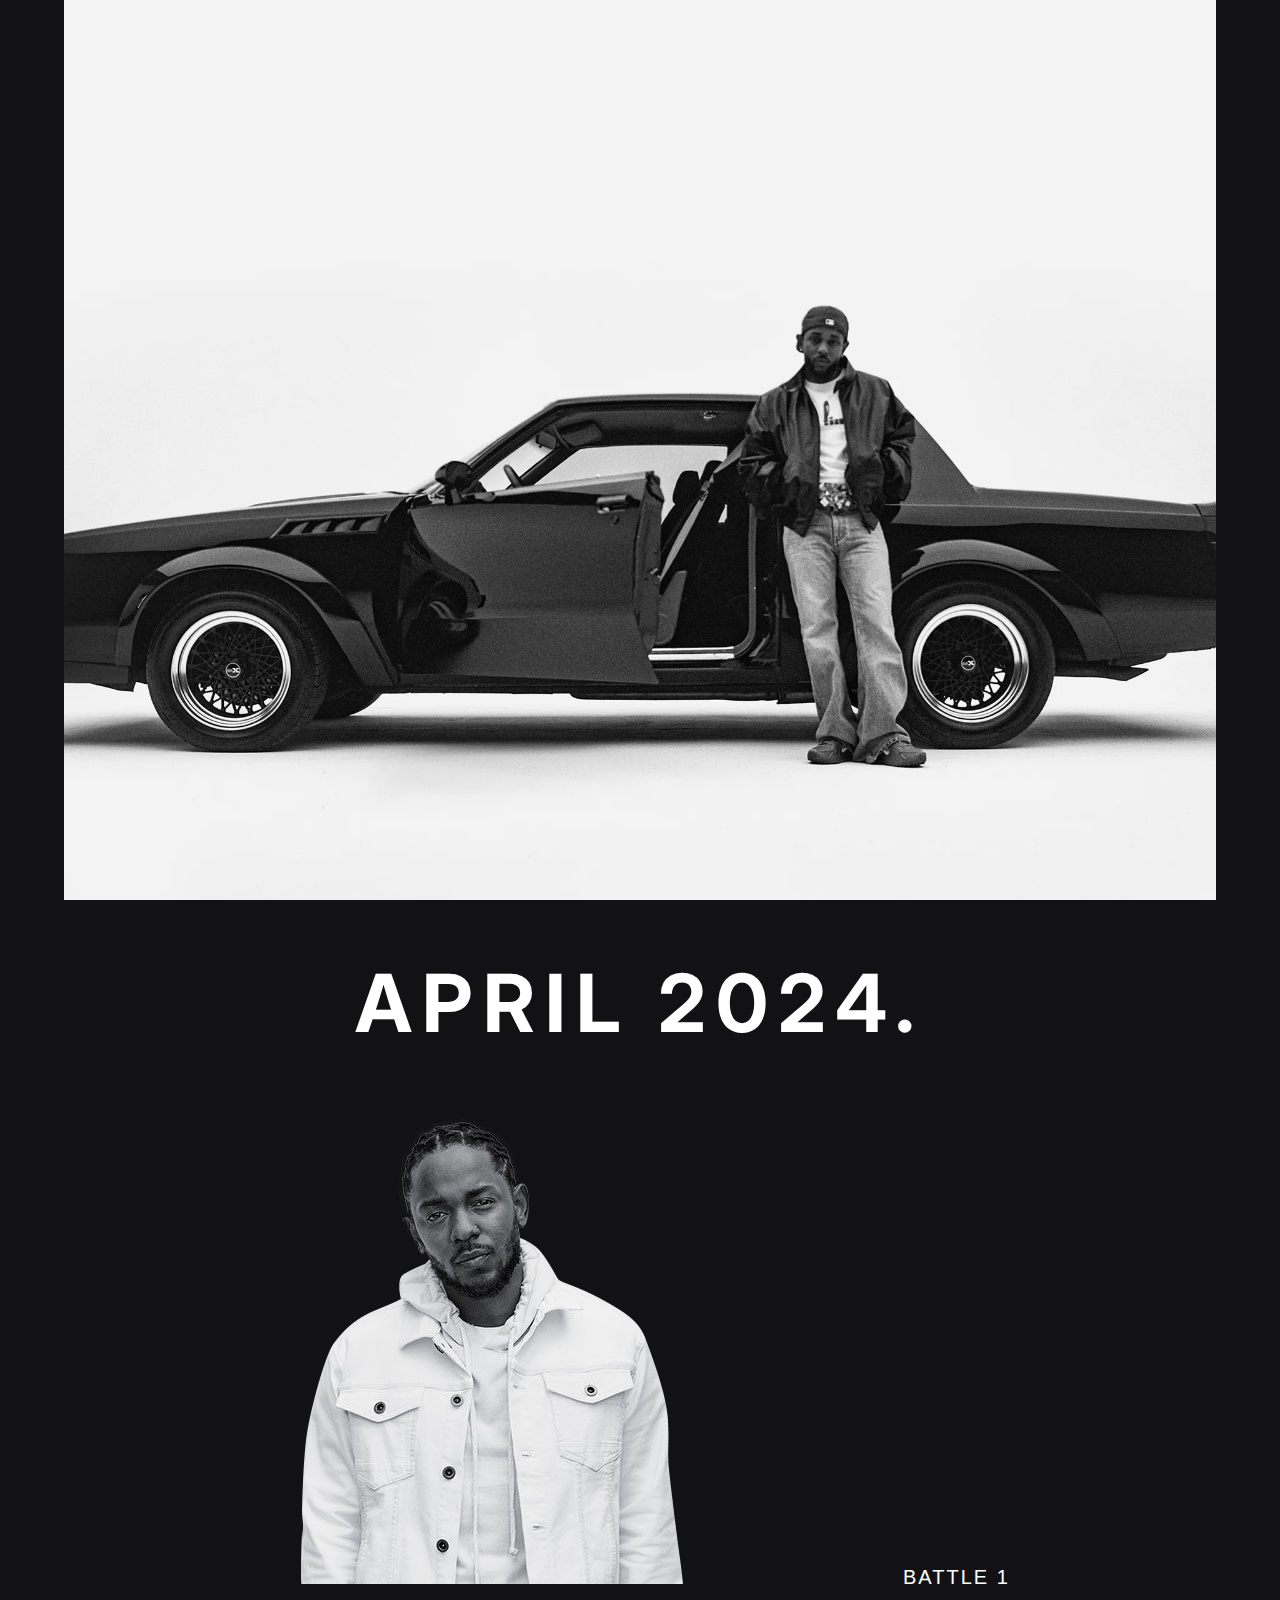
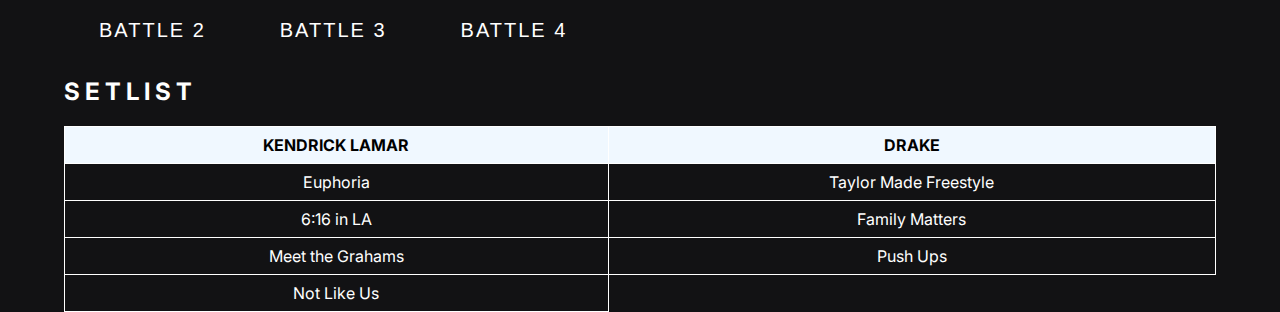
==== index.html @ 5c7560b0 "added table" ====
<!DOCTYPE html>
<html lang="en">
<head>
    <meta charset="UTF-8">
    <meta name="viewport" content="width=device-width, initial-scale=1.0">
    <title>rap beef</title>
    <link rel="stylesheet" href="style.css">
</head>
<body>
    <div class="parallax"></div>

    <div class ="battles">
        <h1>APRIL 2024.</h1>
        <img src="kendrick.png" alt="kendrick">
        <a href="one.html"><button>BATTLE 1</button></a>
        <a href="two.html"><button>BATTLE 2</button></a>
        <a href="three.html"><button>BATTLE 3</button></a>
        <a href="four.html"><button>BATTLE 4</button></a>
    </div>

    <div class="other-content">
        <h2>SETLIST</h2>
        <table>
            <thead>
                <tr>
                    <th>KENDRICK LAMAR</th>
                    <th>DRAKE</th>
                </tr>
            </thead>
            <tbody>
                <tr>
                    <td>Euphoria</td>
                    <td>Taylor Made Freestyle</td>
                </tr>
                <tr>
                    <td>6:16 in LA</td>
                    <td>Family Matters</td>
                </tr>
                <tr>
                    <td>Meet the Grahams</td>
                    <td>Push Ups</td>
                </tr>
                <tr>
                    <td>Not Like Us</td>
                </tr>
            </tbody>
        </table>
    </div>
</body>
</html>
---- style.css ----
@import url('https://fonts.googleapis.com/css2?family=Inter:ital,opsz,wght@0,14..32,100..900;1,14..32,100..900&display=swap');

body {
    margin: 0;
    font-family: 'Inter', serif;
    display: block;
    flex-direction: column;
    align-items: center;
    justify-content: center;
    background-color: #121214;
    height: 100%;
    padding-left: 5%;
    padding-right: 5%;
}

.parallax {
    background-image: url("gnx.png");
    height: 100vh;
    background-attachment: fixed;
    background-position: center;
    background-repeat: no-repeat;
    background-size: cover;
    width: 100%;
}

h1 {
    text-align: center;
    color: white;
    font-weight: 700;
    font-size: 80px;
    letter-spacing: 10px;
}

h2 {
    color: white;
    letter-spacing: 5px;;
}

p {
    color: white;
}

table {
    color: white;
    width: 100%;
    border-collapse: collapse;
}

th, td {
    border: 1px solid white;
    padding: 8px;
    text-align: center;
}

th {
    color: black;
    background-color: aliceblue;
}

button {
    justify-content: center;
    text-align: left;
    color: white;
    font-size: 20px;
    background-color: transparent;
    border: none;
    padding: 15px 35px;
    position: relative;
    letter-spacing: 2px;
}

button::after {
    content: "";
    position: absolute;
    left: 0;
    bottom: 0;
    width: 0;
    height: 2px;
    background-color: white;
    transition: width 0.3s ease;
}

button:hover::after {
    width: 100%; 
}
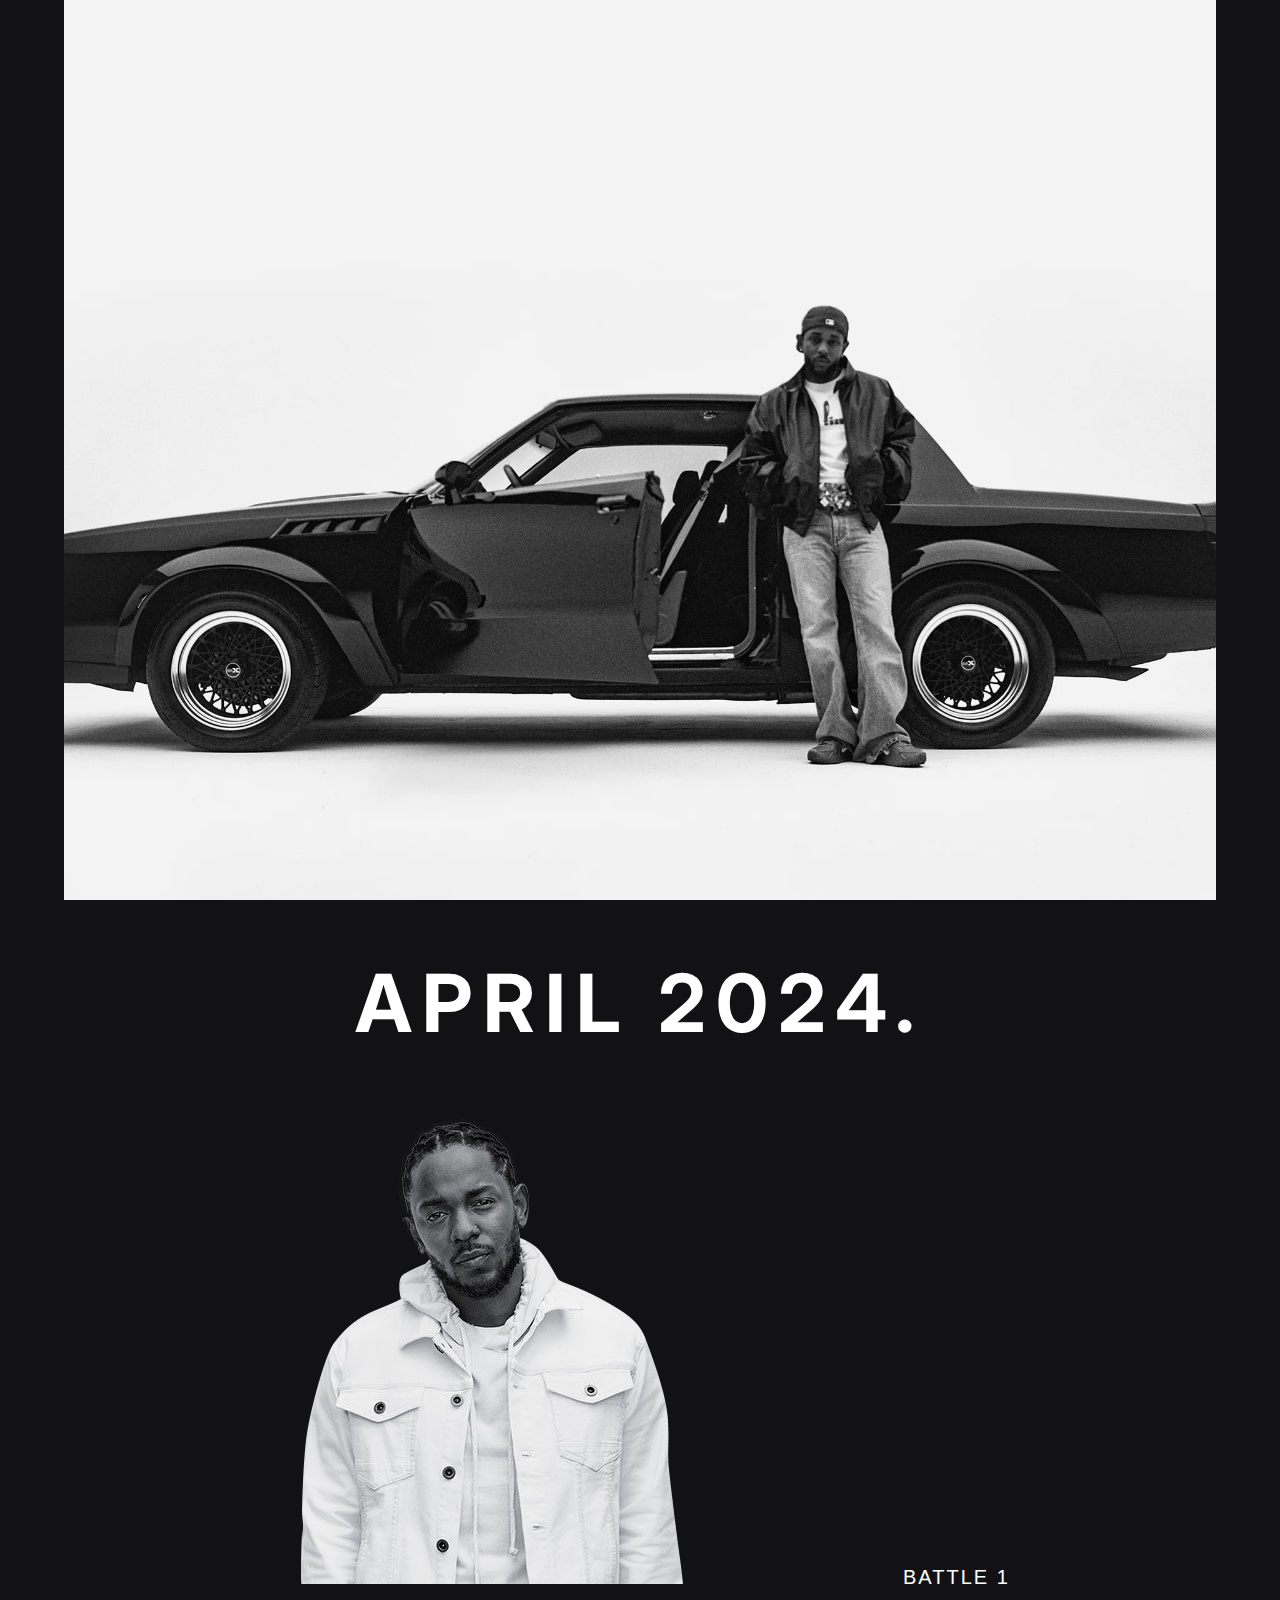
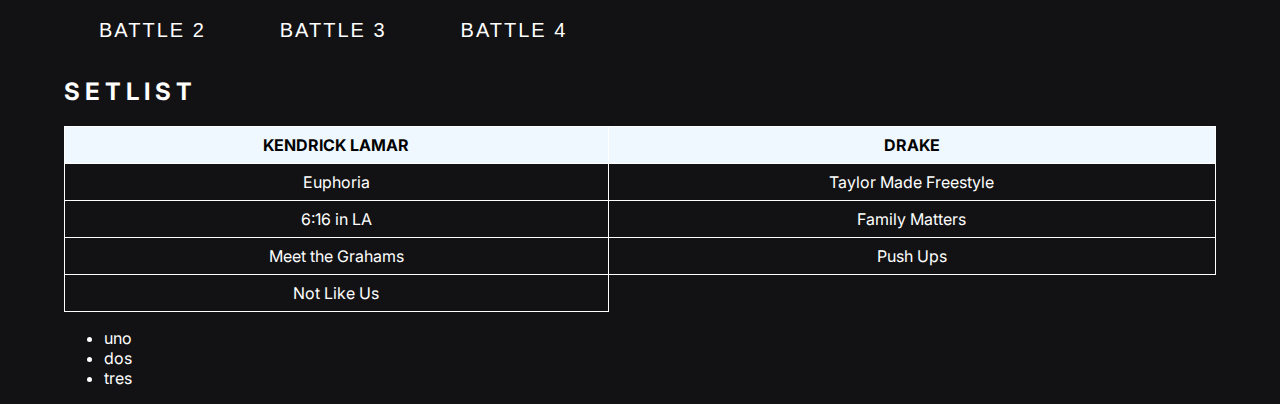
==== commit 2c599e4c: "added UL to index, included back button on pages" ====
--- a/index.html
+++ b/index.html
@@ -45,6 +45,12 @@
                 </tr>
             </tbody>
         </table>
+
+        <ul>
+            <li>uno</li>
+            <li>dos</li>
+            <li>tres</li>
+        </ul>
     </div>
 </body>
 </html>--- a/style.css
+++ b/style.css
@@ -57,6 +57,10 @@
     background-color: aliceblue;
 }
 
+ul {
+    color: white;
+}
+
 button {
     justify-content: center;
     text-align: left;
@@ -82,4 +86,8 @@
 
 button:hover::after {
     width: 100%; 
+}
+
+.back-btn {
+    font-size: 15px;
 }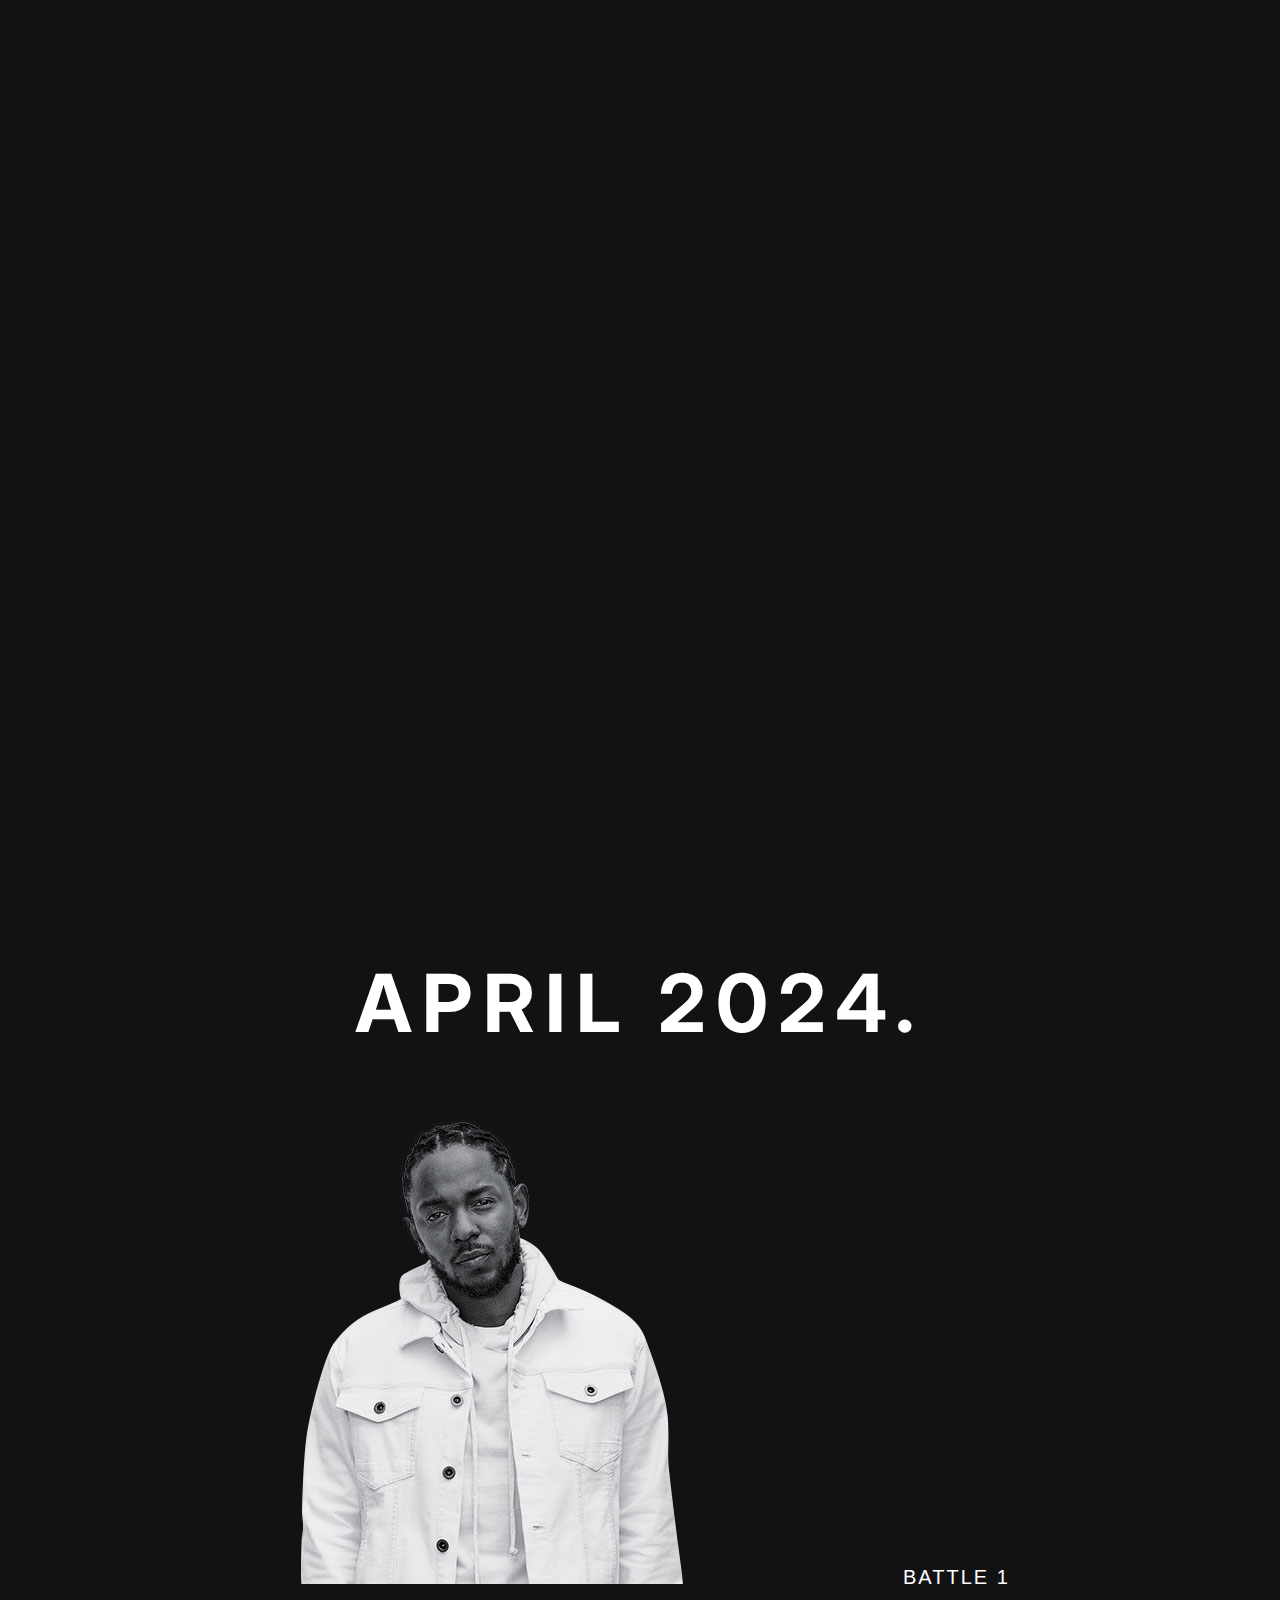
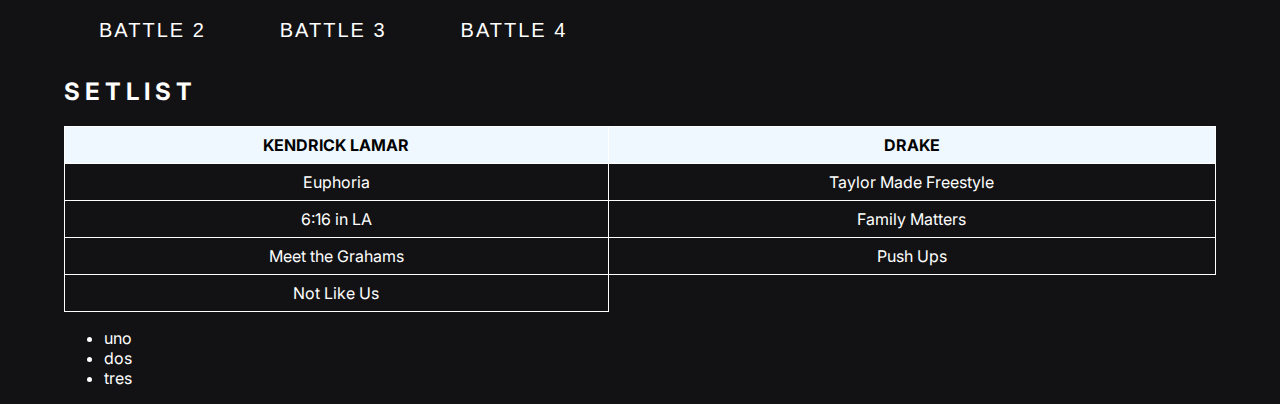
==== commit f72a974b: "jsakldja" ====
--- a/index.html
+++ b/index.html
@@ -6,7 +6,7 @@
     <title>rap beef</title>
     <link rel="stylesheet" href="style.css">
 </head>
-<body>
+<body class="pg0">
     <div class="parallax"></div>
 
     <div class ="battles">
--- a/style.css
+++ b/style.css
@@ -13,14 +13,33 @@
     padding-right: 5%;
 }
 
-.parallax {
-    background-image: url("gnx.png");
+.parallax{
     height: 100vh;
     background-attachment: fixed;
     background-position: center;
     background-repeat: no-repeat;
     background-size: cover;
     width: 100%;
+}
+
+.parallax .pg0 {
+    background-image: url("gnx.png");
+}
+
+.parallax .pg1 {
+    background-image: url("https://i.scdn.co/image/ab67616d00001e027587213b1be294ac4000f648");
+}
+
+.parallax .pg2 {
+    background-image: url("https://i.scdn.co/image/ab67616d00001e027587213b1be294ac4000f648");
+}
+
+.parallax .pg3 {
+    background-image: url("https://i.scdn.co/image/ab67616d00001e027587213b1be294ac4000f648");
+}
+
+.parallax .pg4 {
+    background-image: url("https://i.scdn.co/image/ab67616d00001e027587213b1be294ac4000f648");
 }
 
 h1 {
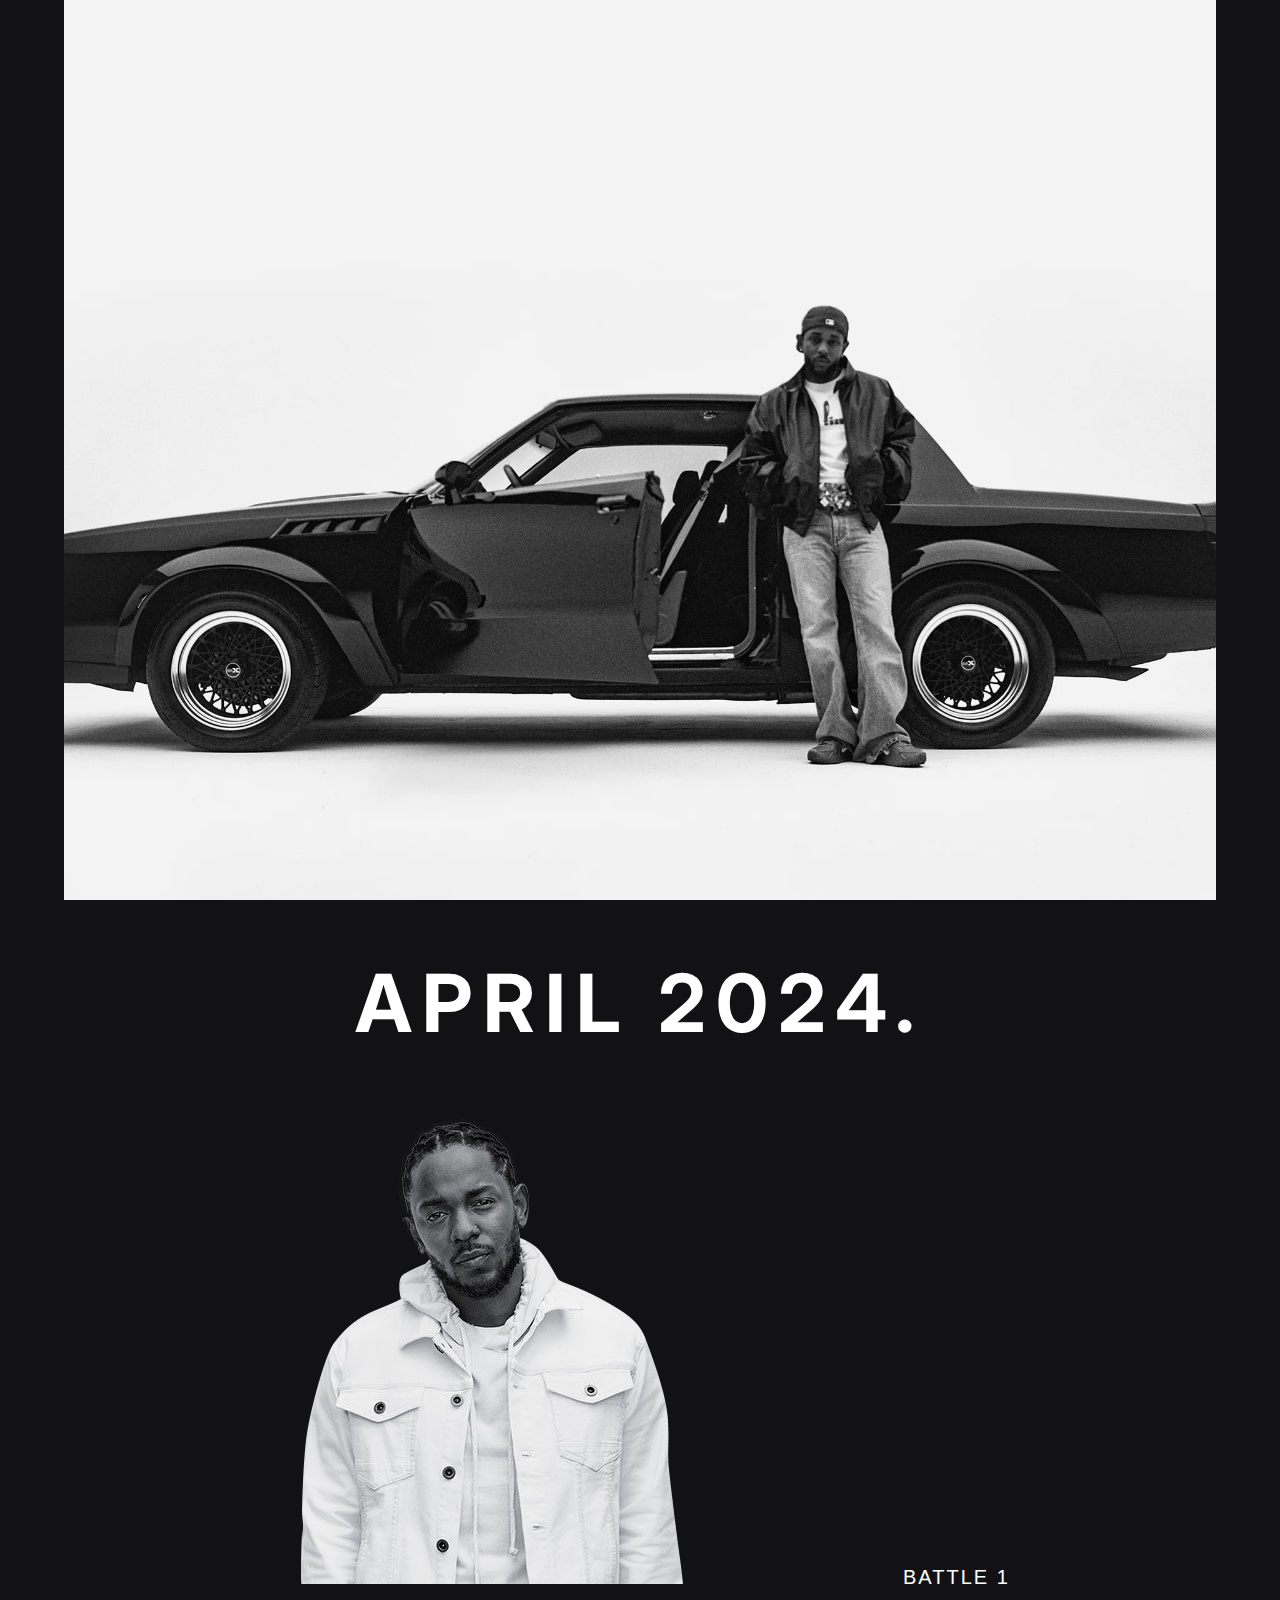
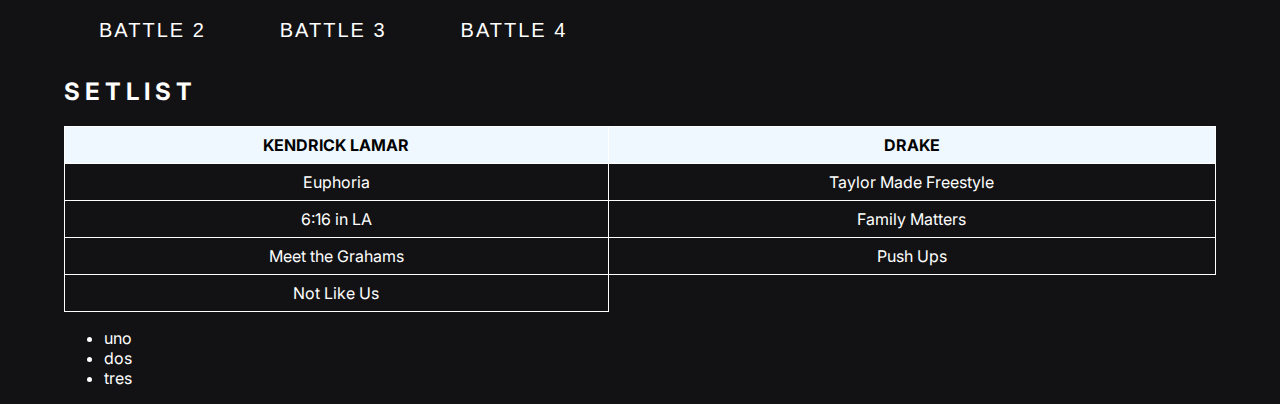
==== commit 85dfa26d: "i fixed the parallaxes" ====
--- a/index.html
+++ b/index.html
@@ -6,8 +6,8 @@
     <title>rap beef</title>
     <link rel="stylesheet" href="style.css">
 </head>
-<body class="pg0">
-    <div class="parallax"></div>
+<body>
+    <div class="parallax pg0"></div>
 
     <div class ="battles">
         <h1>APRIL 2024.</h1>
--- a/style.css
+++ b/style.css
@@ -22,24 +22,24 @@
     width: 100%;
 }
 
-.parallax .pg0 {
+.parallax.pg0 {
     background-image: url("gnx.png");
 }
 
-.parallax .pg1 {
+.parallax.pg1 {
     background-image: url("https://i.scdn.co/image/ab67616d00001e027587213b1be294ac4000f648");
 }
 
-.parallax .pg2 {
-    background-image: url("https://i.scdn.co/image/ab67616d00001e027587213b1be294ac4000f648");
+.parallax.pg2 {
+    background-image: url("https://media.pitchfork.com/photos/6635224f5a584b33821e9d75/1:1/w_450%2Cc_limit/File.jpg");
 }
 
-.parallax .pg3 {
-    background-image: url("https://i.scdn.co/image/ab67616d00001e027587213b1be294ac4000f648");
+.parallax.pg3 {
+    background-image: url("https://upload.wikimedia.org/wikipedia/en/e/e5/Kendrick_Lamar_-_Meet_the_Grahams.jpg");
 }
 
-.parallax .pg4 {
-    background-image: url("https://i.scdn.co/image/ab67616d00001e027587213b1be294ac4000f648");
+.parallax.pg4 {
+    background-image: url("https://i.scdn.co/image/ab67616d00001e021ea0c62b2339cbf493a999ad");
 }
 
 h1 {
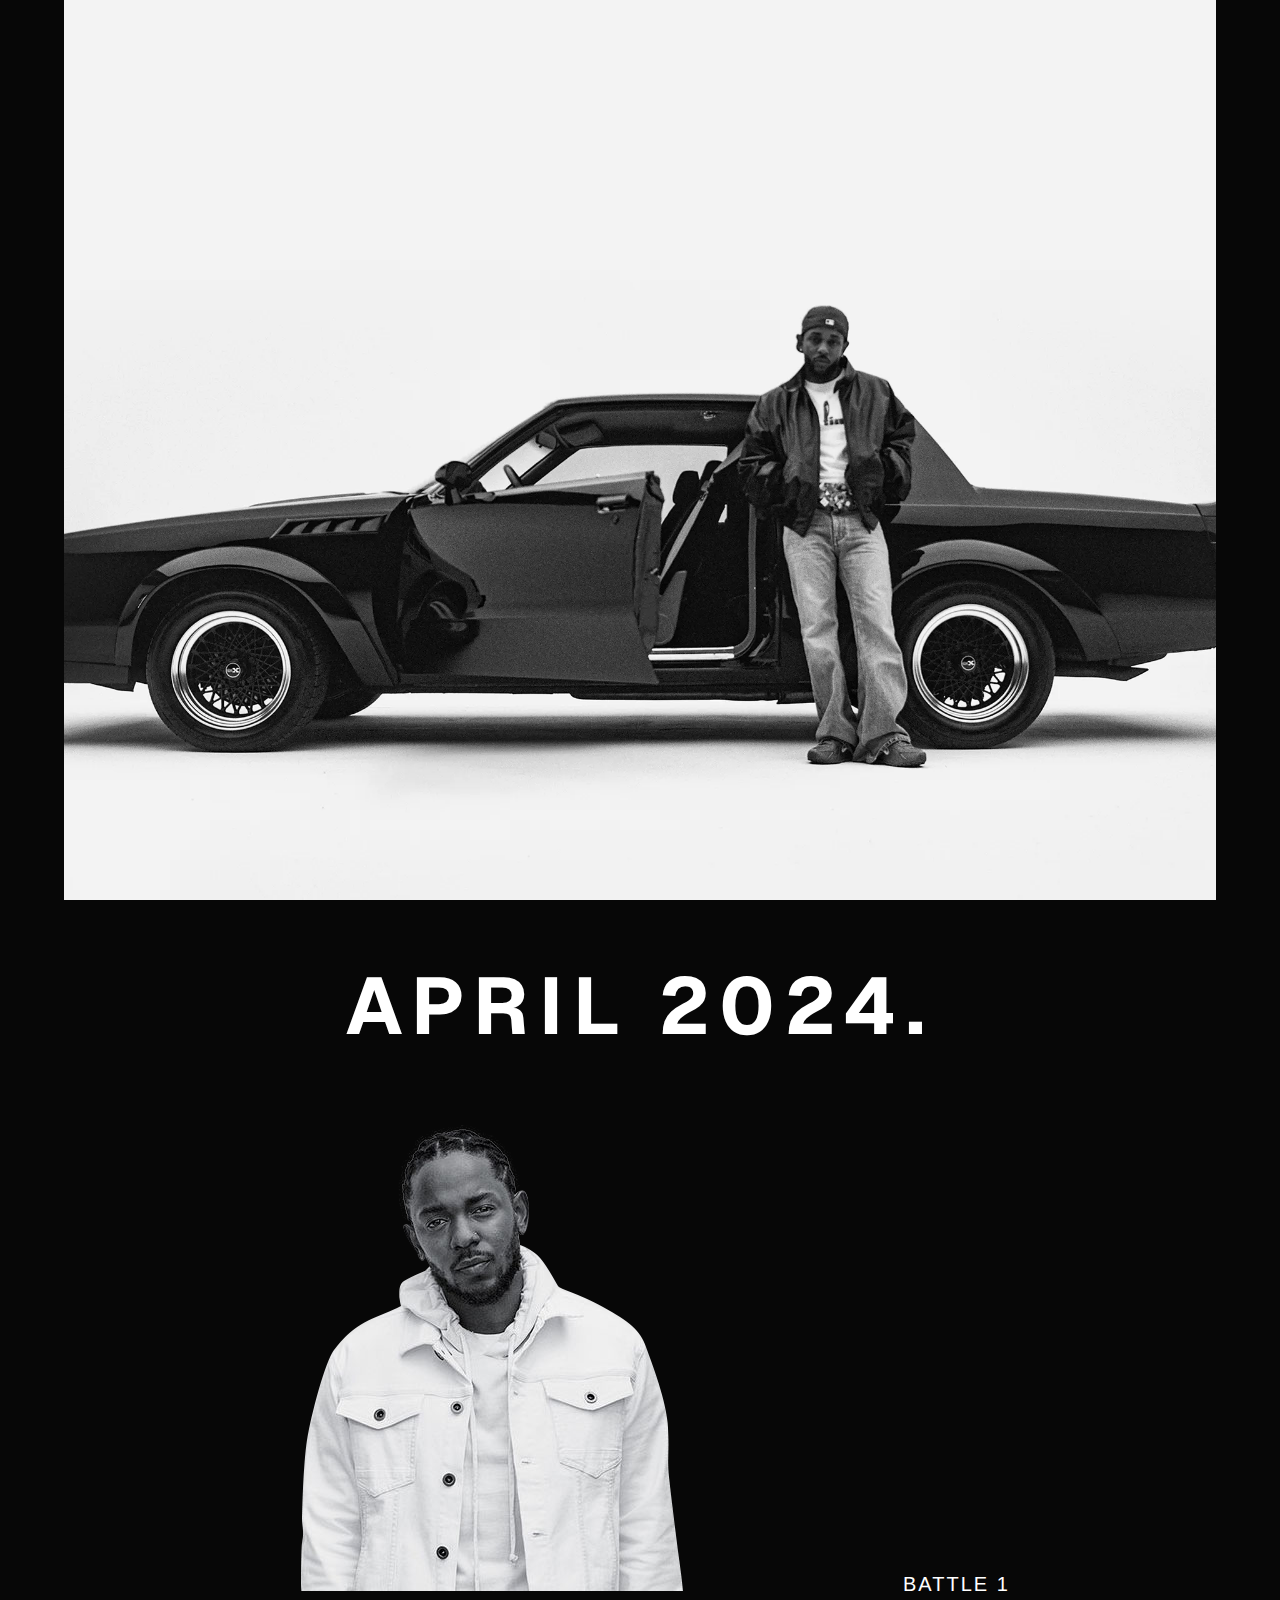
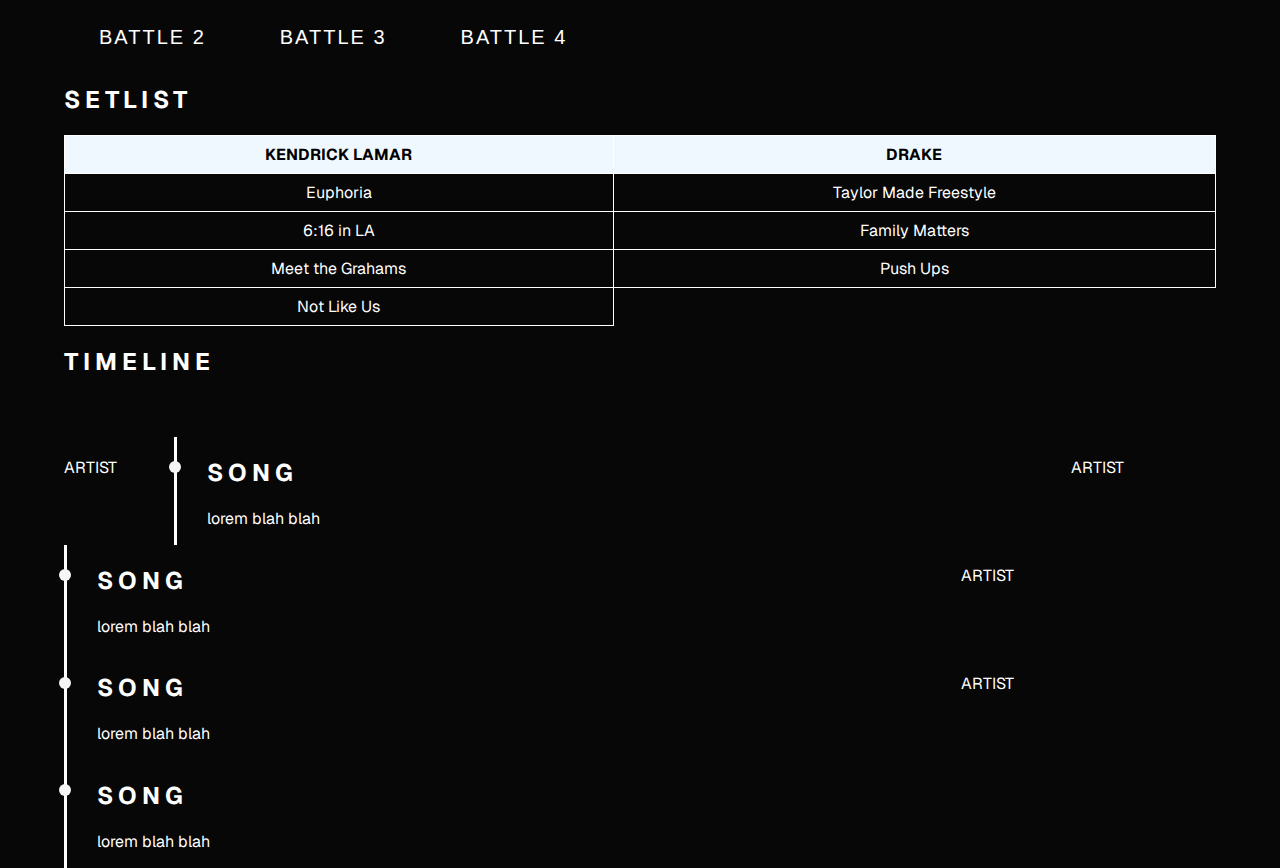
==== commit 0cbf387f: "styling headers and stuff" ====
--- a/index.html
+++ b/index.html
@@ -46,11 +46,37 @@
             </tbody>
         </table>
 
-        <ul>
-            <li>uno</li>
-            <li>dos</li>
-            <li>tres</li>
-        </ul>
+        <h2>TIMELINE</h2>
+        <ol>
+            <li>
+                <p class="artist">ARTIST</p>
+                <div class="list-content">
+                    <h2>SONG</h2>
+                    <p>lorem blah blah</p>
+                </div>
+            </li>
+            <li>
+                <p class="artist">ARTIST</p>
+                <div class="list-content">
+                    <h2>SONG</h2>
+                    <p>lorem blah blah</p>
+                </div>
+            </li>
+            <li>
+                <p class="artist">ARTIST</p>
+                <div class="list-content">
+                    <h2>SONG</h2>
+                    <p>lorem blah blah</p>
+                </div>
+            </li>
+            <li>
+                <p class="artist">ARTIST</p>
+                <div class="list-content">
+                    <h2>SONG</h2>
+                    <p>lorem blah blah</p>
+                </div>
+            </li>
+        </ol>
     </div>
 </body>
 </html>--- a/style.css
+++ b/style.css
@@ -1,13 +1,13 @@
-@import url('https://fonts.googleapis.com/css2?family=Inter:ital,opsz,wght@0,14..32,100..900;1,14..32,100..900&display=swap');
+@import url('https://fonts.googleapis.com/css2?family=Geist:wght@100..900&display=swap');
 
 body {
     margin: 0;
-    font-family: 'Inter', serif;
+    font-family: 'Geist', sans-serif;
     display: block;
     flex-direction: column;
     align-items: center;
     justify-content: center;
-    background-color: #121214;
+    background-color: #070707;
     height: 100%;
     padding-left: 5%;
     padding-right: 5%;
@@ -27,7 +27,7 @@
 }
 
 .parallax.pg1 {
-    background-image: url("https://i.scdn.co/image/ab67616d00001e027587213b1be294ac4000f648");
+    background-image: url("https://i.scdn.co/image/ab67616d0000b2737587213b1be294ac4000f648");
 }
 
 .parallax.pg2 {
@@ -55,6 +55,26 @@
     letter-spacing: 5px;;
 }
 
+.subtitle-lyric1 {
+    color: rgb(238, 212, 17);
+    font-weight: bold;
+}
+
+.subtitle-lyric2 {
+    color: rgb(37, 17, 216);
+    font-weight: bold;
+}
+
+.subtitle-lyric3 {
+    color: rgb(231, 34, 37);
+    font-weight: bold;
+}
+
+.subtitle-lyric4 {
+    color: rgb(29, 240, 188);
+    font-weight: bold;
+}
+
 p {
     color: white;
 }
@@ -76,8 +96,39 @@
     background-color: aliceblue;
 }
 
-ul {
-    color: white;
+ol {
+    list-style: none;
+    padding-left: 0;
+}
+
+ol > li {
+    margin-bottom: 60px;
+    position: relative;
+}
+
+ol .artist {
+    width: 110px;
+    float: left;
+    margin-top: 20px;
+}
+
+.list-content{
+    width: 75%;
+    float: left;
+    border-left: 3px white solid;
+    padding-left: 30px;
+    position: relative;
+}
+
+.list-content:before {
+    content: '';
+    width: 12px;
+    height: 12px;
+    background: whitesmoke;
+    position: absolute;
+    left: -8px;
+    top: 24px;
+    border-radius: 100%;
 }
 
 button {
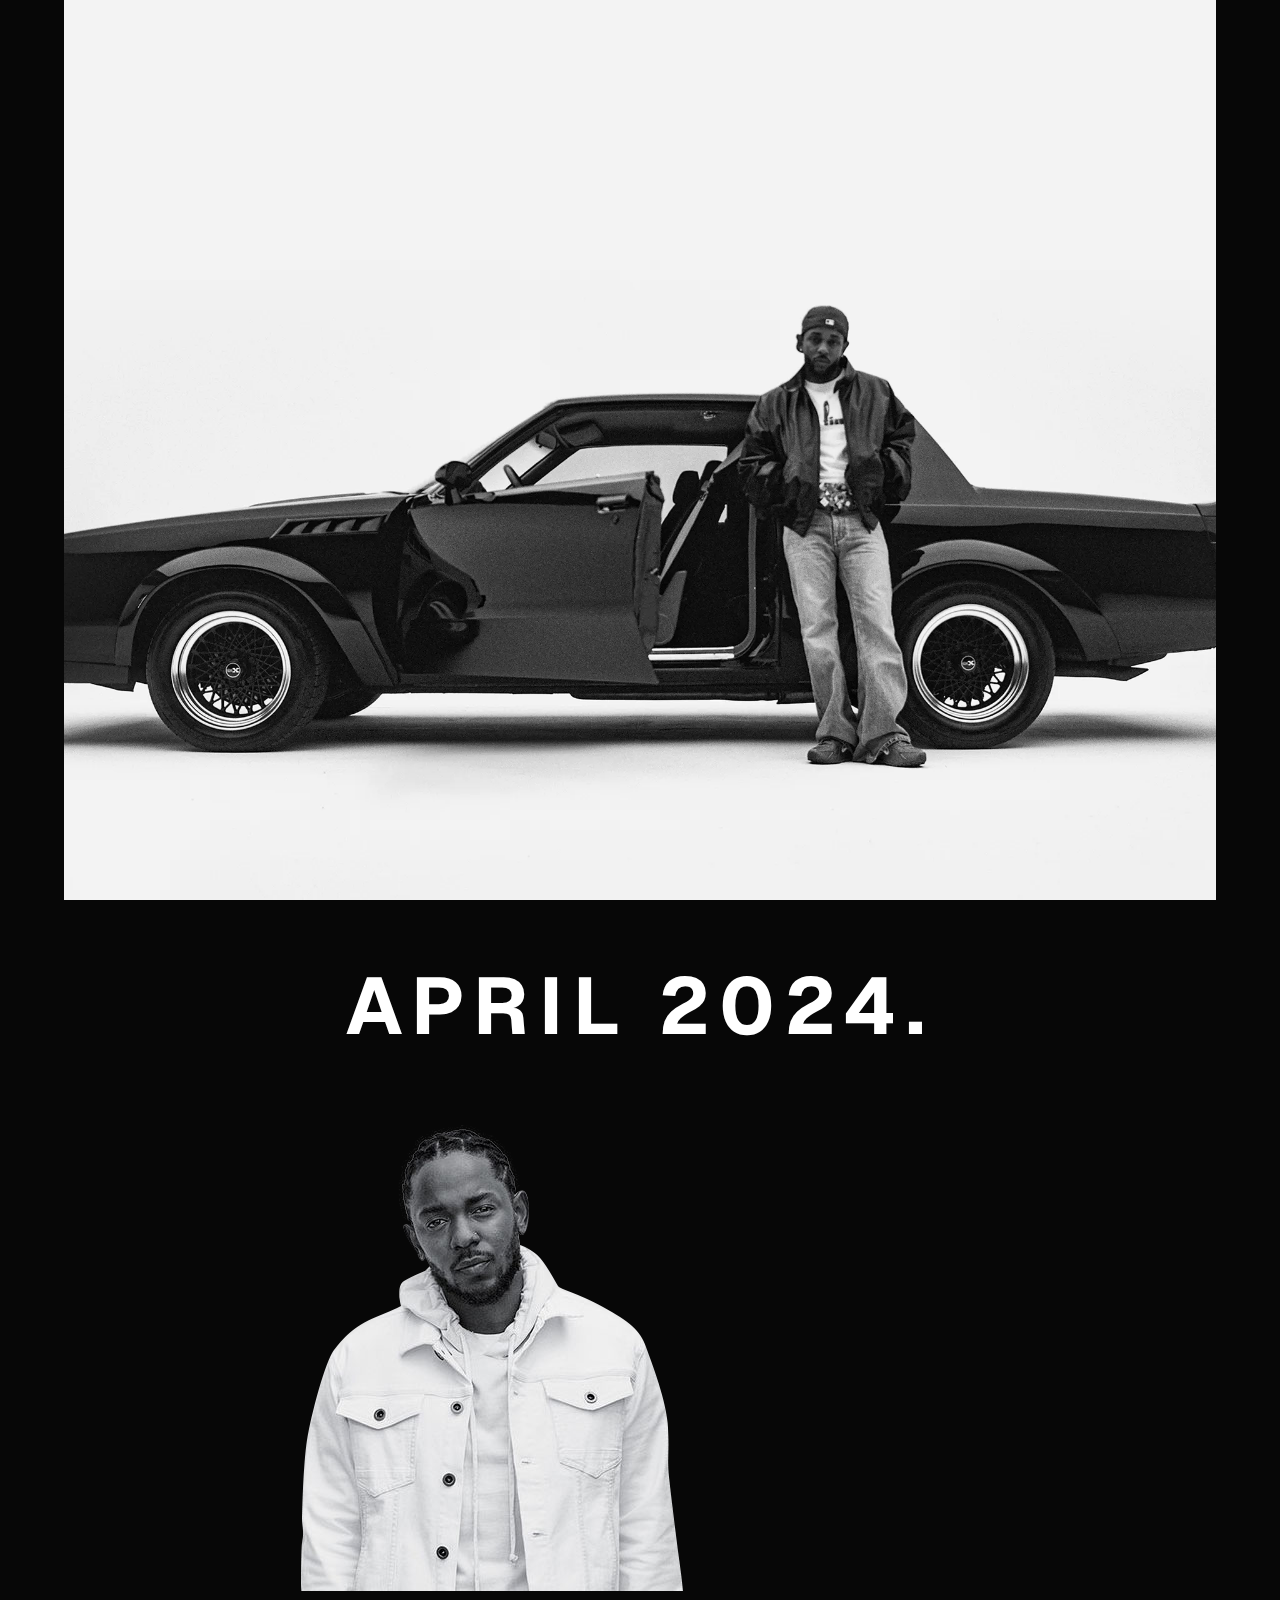
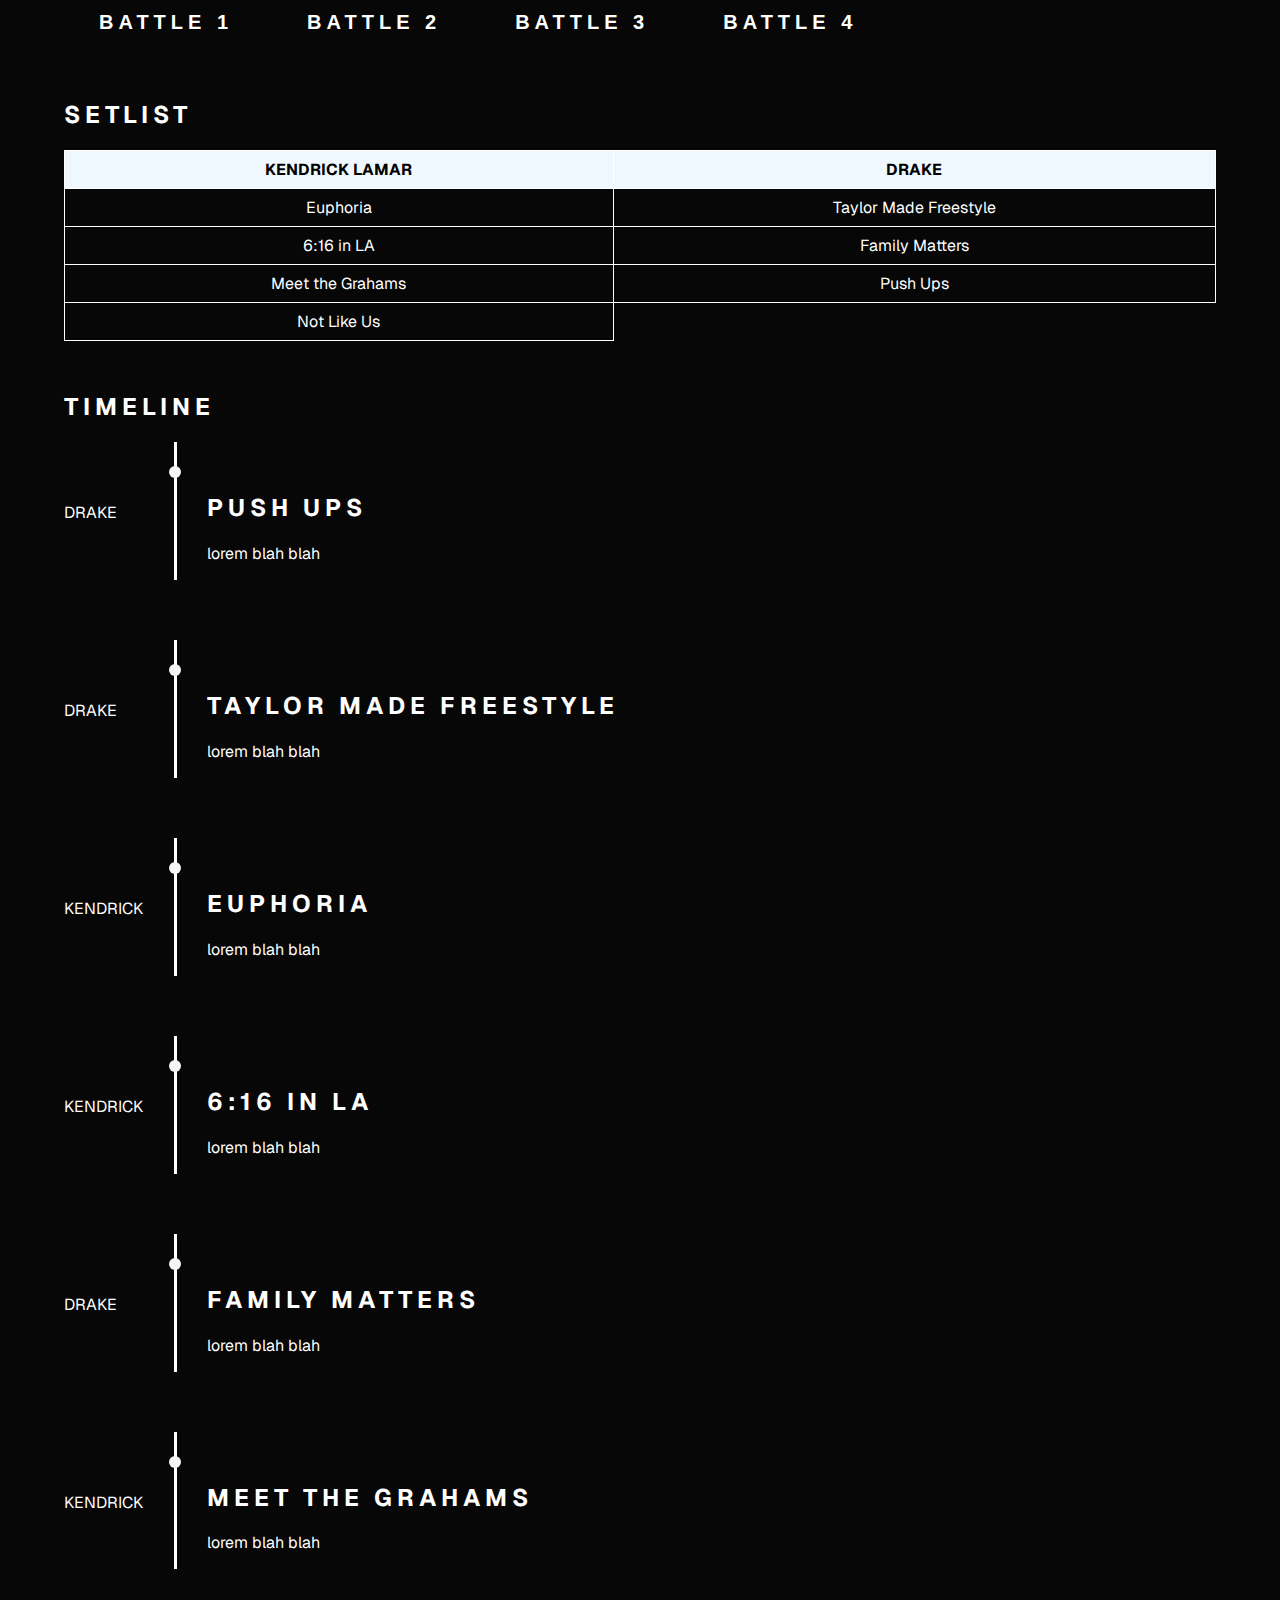
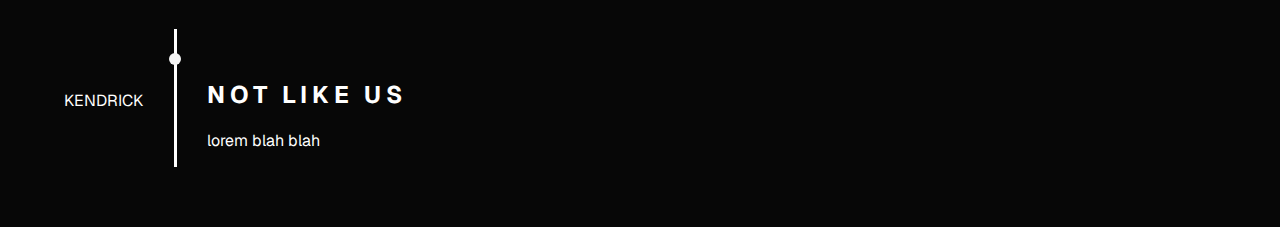
==== commit 59994ae4: "hella changes" ====
--- a/index.html
+++ b/index.html
@@ -9,9 +9,11 @@
 <body>
     <div class="parallax pg0"></div>
 
-    <div class ="battles">
+    <div class ="headerpage">
         <h1>APRIL 2024.</h1>
         <img src="kendrick.png" alt="kendrick">
+    </div>
+    <div class="bunchofbuttons">
         <a href="one.html"><button>BATTLE 1</button></a>
         <a href="two.html"><button>BATTLE 2</button></a>
         <a href="three.html"><button>BATTLE 3</button></a>
@@ -49,30 +51,51 @@
         <h2>TIMELINE</h2>
         <ol>
             <li>
-                <p class="artist">ARTIST</p>
+                <p class="artist">DRAKE</p>
                 <div class="list-content">
-                    <h2>SONG</h2>
+                    <h2>PUSH UPS</h2>
                     <p>lorem blah blah</p>
                 </div>
             </li>
             <li>
-                <p class="artist">ARTIST</p>
+                <p class="artist">DRAKE</p>
                 <div class="list-content">
-                    <h2>SONG</h2>
+                    <h2>TAYLOR MADE FREESTYLE</h2>
                     <p>lorem blah blah</p>
                 </div>
             </li>
             <li>
-                <p class="artist">ARTIST</p>
+                <p class="artist">KENDRICK</p>
                 <div class="list-content">
-                    <h2>SONG</h2>
+                    <h2>EUPHORIA</h2>
                     <p>lorem blah blah</p>
                 </div>
             </li>
             <li>
-                <p class="artist">ARTIST</p>
+                <p class="artist">KENDRICK</p>
                 <div class="list-content">
-                    <h2>SONG</h2>
+                    <h2>6:16 IN LA</h2>
+                    <p>lorem blah blah</p>
+                </div>
+            </li>
+            <li>
+                <p class="artist">DRAKE</p>
+                <div class="list-content">
+                    <h2>FAMILY MATTERS</h2>
+                    <p>lorem blah blah</p>
+                </div>
+            </li>
+            <li>
+                <p class="artist">KENDRICK</p>
+                <div class="list-content">
+                    <h2>MEET THE GRAHAMS</h2>
+                    <p>lorem blah blah</p>
+                </div>
+            </li>
+            <li>
+                <p class="artist">KENDRICK</p>
+                <div class="list-content">
+                    <h2>NOT LIKE US</h2>
                     <p>lorem blah blah</p>
                 </div>
             </li>
--- a/style.css
+++ b/style.css
@@ -12,6 +12,14 @@
     padding-left: 5%;
     padding-right: 5%;
 }
+
+div .bunchofbuttons {
+    margin-bottom: 20px;
+}
+
+/* ----------------------------- */
+/* Parallax */
+/* ----------------------------- */
 
 .parallax{
     height: 100vh;
@@ -42,6 +50,10 @@
     background-image: url("https://i.scdn.co/image/ab67616d00001e021ea0c62b2339cbf493a999ad");
 }
 
+/* ----------------------------- */
+/* Headers, paragraphs */
+/* ----------------------------- */
+
 h1 {
     text-align: center;
     color: white;
@@ -52,32 +64,41 @@
 
 h2 {
     color: white;
-    letter-spacing: 5px;;
+    letter-spacing: 5px;
+    margin-top: 50px;
 }
 
 .subtitle-lyric1 {
     color: rgb(238, 212, 17);
     font-weight: bold;
+    margin-bottom: 20px;
 }
 
 .subtitle-lyric2 {
     color: rgb(37, 17, 216);
     font-weight: bold;
+    margin-bottom: 20px;
 }
 
 .subtitle-lyric3 {
     color: rgb(231, 34, 37);
     font-weight: bold;
+    margin-bottom: 20px;
 }
 
 .subtitle-lyric4 {
     color: rgb(29, 240, 188);
     font-weight: bold;
+    margin-bottom: 20px;
 }
 
 p {
     color: white;
 }
+
+/* ----------------------------- */
+/* Table */
+/* ----------------------------- */
 
 table {
     color: white;
@@ -96,14 +117,22 @@
     background-color: aliceblue;
 }
 
+/* ----------------------------- */
+/* List/timeline */
+/* ----------------------------- */
+
 ol {
     list-style: none;
     padding-left: 0;
+    margin: 0;
 }
 
 ol > li {
     margin-bottom: 60px;
     position: relative;
+    display: flex;
+    align-items: center;
+    justify-content: start;
 }
 
 ol .artist {
@@ -131,16 +160,21 @@
     border-radius: 100%;
 }
 
+/* ----------------------------- */
+/* Buttons */
+/* ----------------------------- */
+
 button {
     justify-content: center;
-    text-align: left;
+    text-align: right;
+    font-weight: bold;
     color: white;
     font-size: 20px;
     background-color: transparent;
     border: none;
     padding: 15px 35px;
     position: relative;
-    letter-spacing: 2px;
+    letter-spacing: 5px;
 }
 
 button::after {
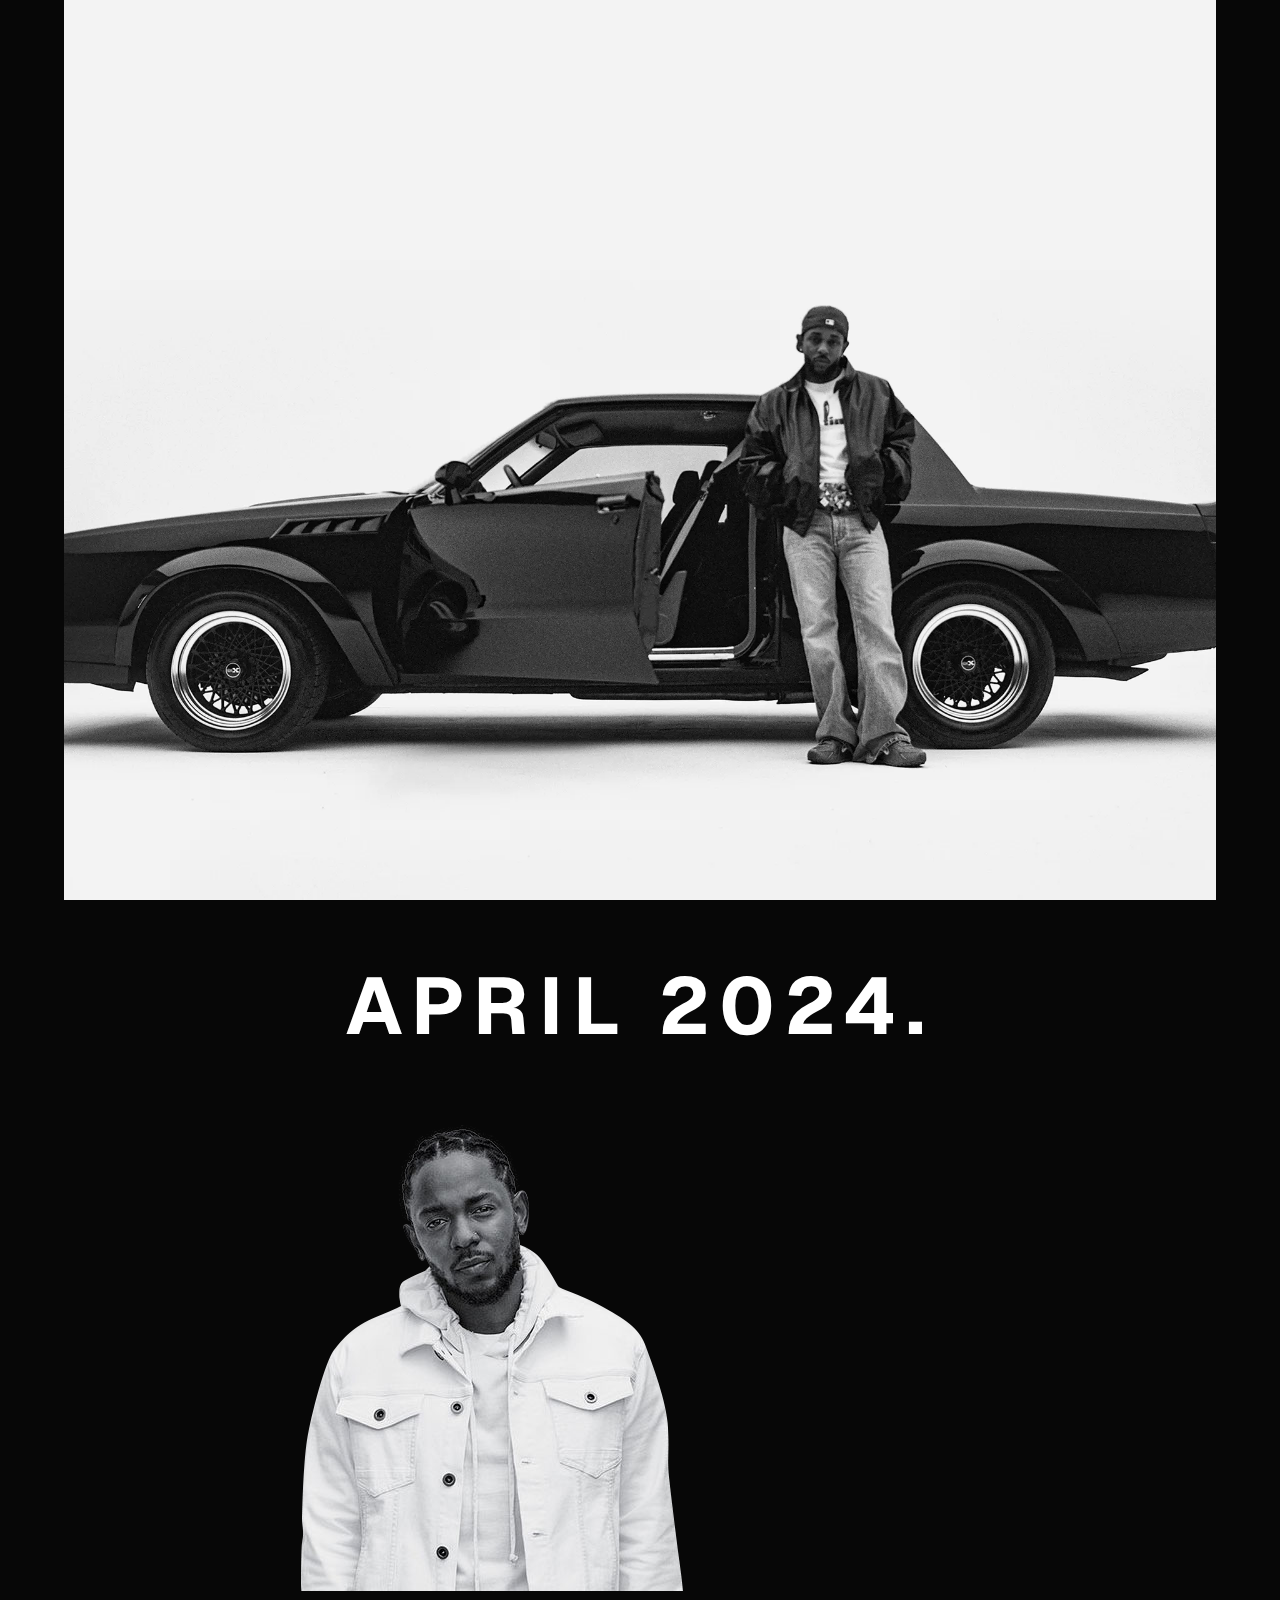
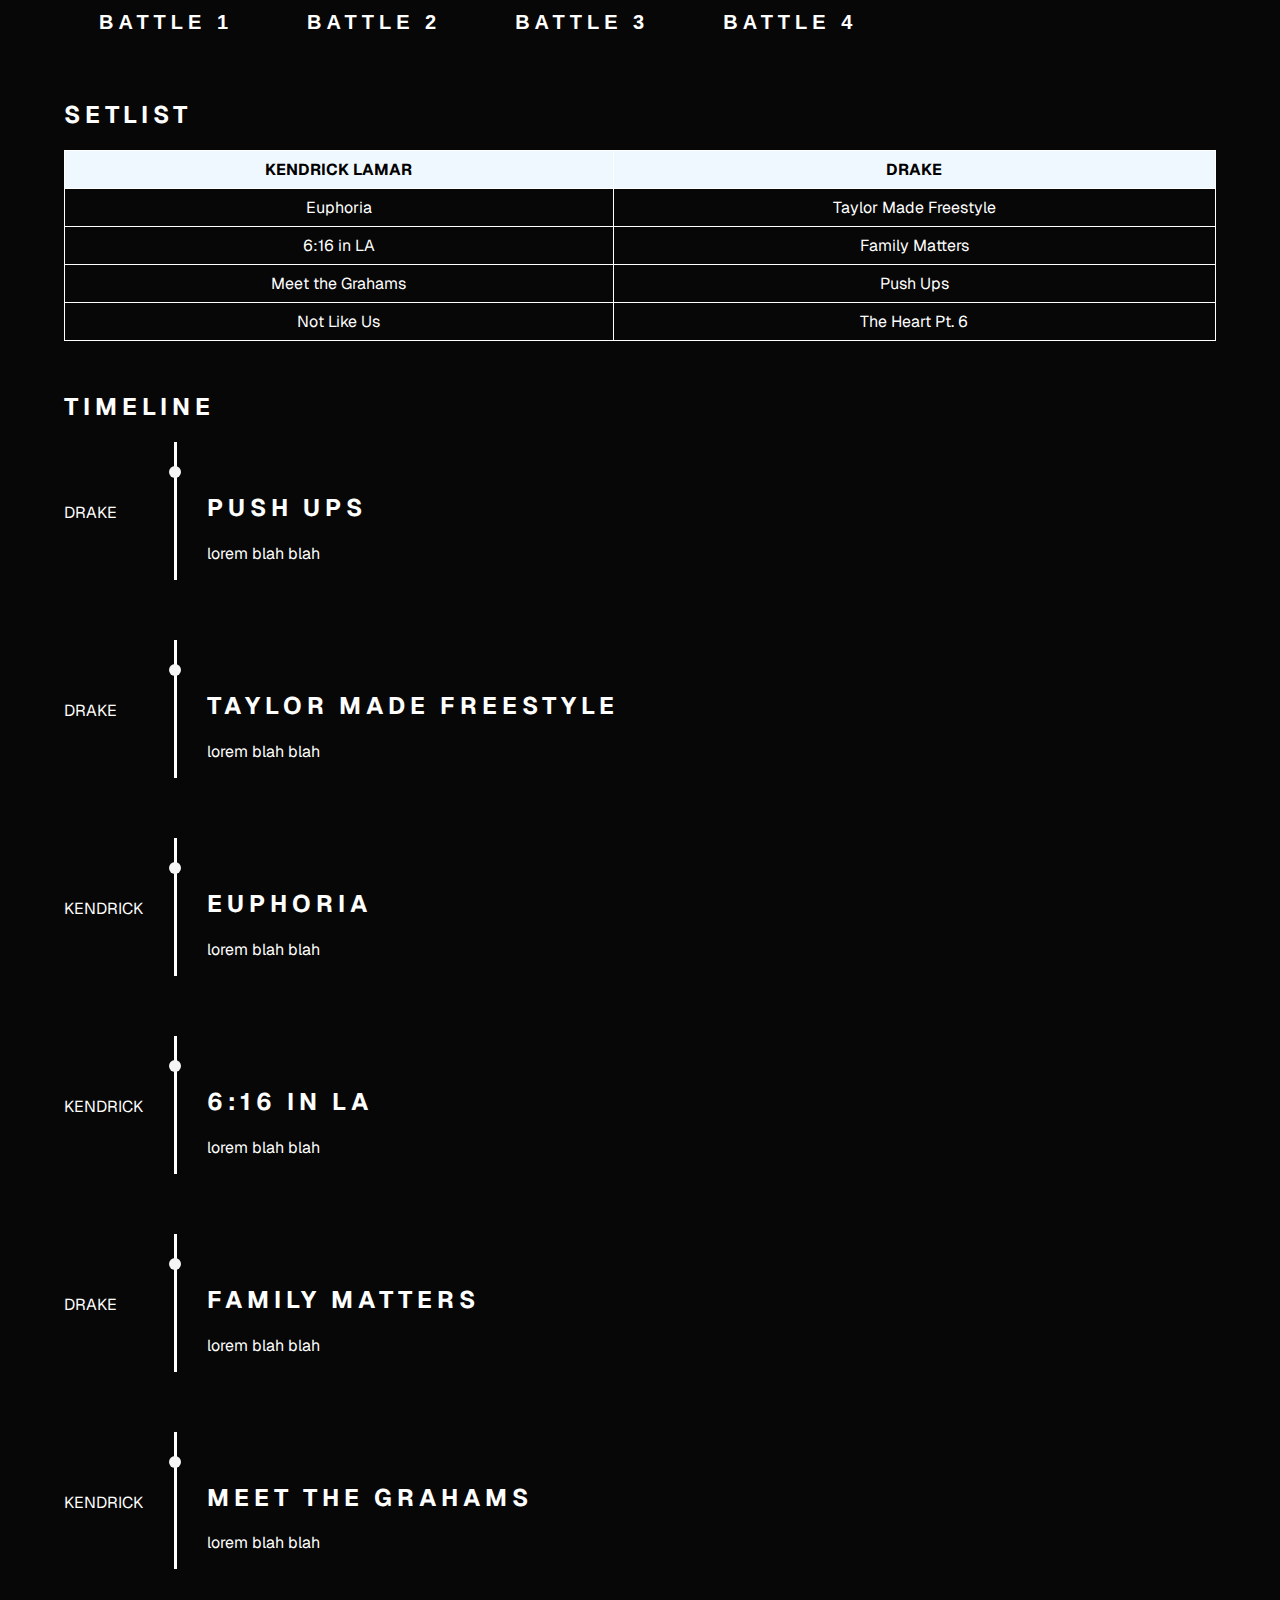
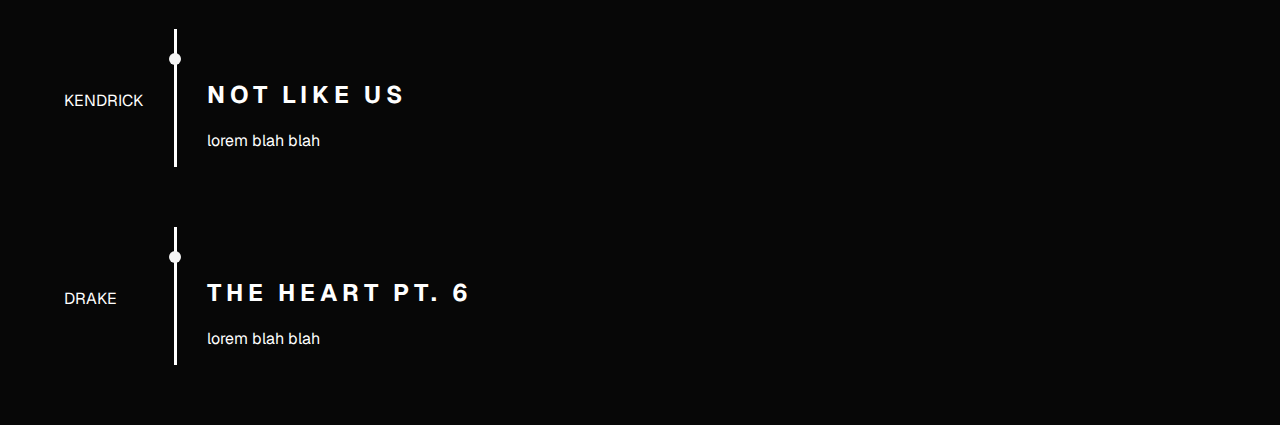
==== commit 9c0035a3: "started adding stuff to individual pages and i forgot abt the heart pt 6" ====
--- a/index.html
+++ b/index.html
@@ -44,6 +44,7 @@
                 </tr>
                 <tr>
                     <td>Not Like Us</td>
+                    <td>The Heart Pt. 6</td>
                 </tr>
             </tbody>
         </table>
@@ -99,6 +100,13 @@
                     <p>lorem blah blah</p>
                 </div>
             </li>
+            <li>
+                <p class="artist">DRAKE</p>
+                <div class="list-content">
+                    <h2>THE HEART PT. 6</h2>
+                    <p>lorem blah blah</p>
+                </div>
+            </li>
         </ol>
     </div>
 </body>
--- a/style.css
+++ b/style.css
@@ -68,6 +68,12 @@
     margin-top: 50px;
 }
 
+h3 {
+    color: white;
+    font-weight: 700;
+    font-size: 50px;
+}
+
 .subtitle-lyric1 {
     color: rgb(238, 212, 17);
     font-weight: bold;
@@ -132,12 +138,11 @@
     position: relative;
     display: flex;
     align-items: center;
-    justify-content: start;
+    justify-content: flex-start;
 }
 
 ol .artist {
     width: 110px;
-    float: left;
     margin-top: 20px;
 }
 
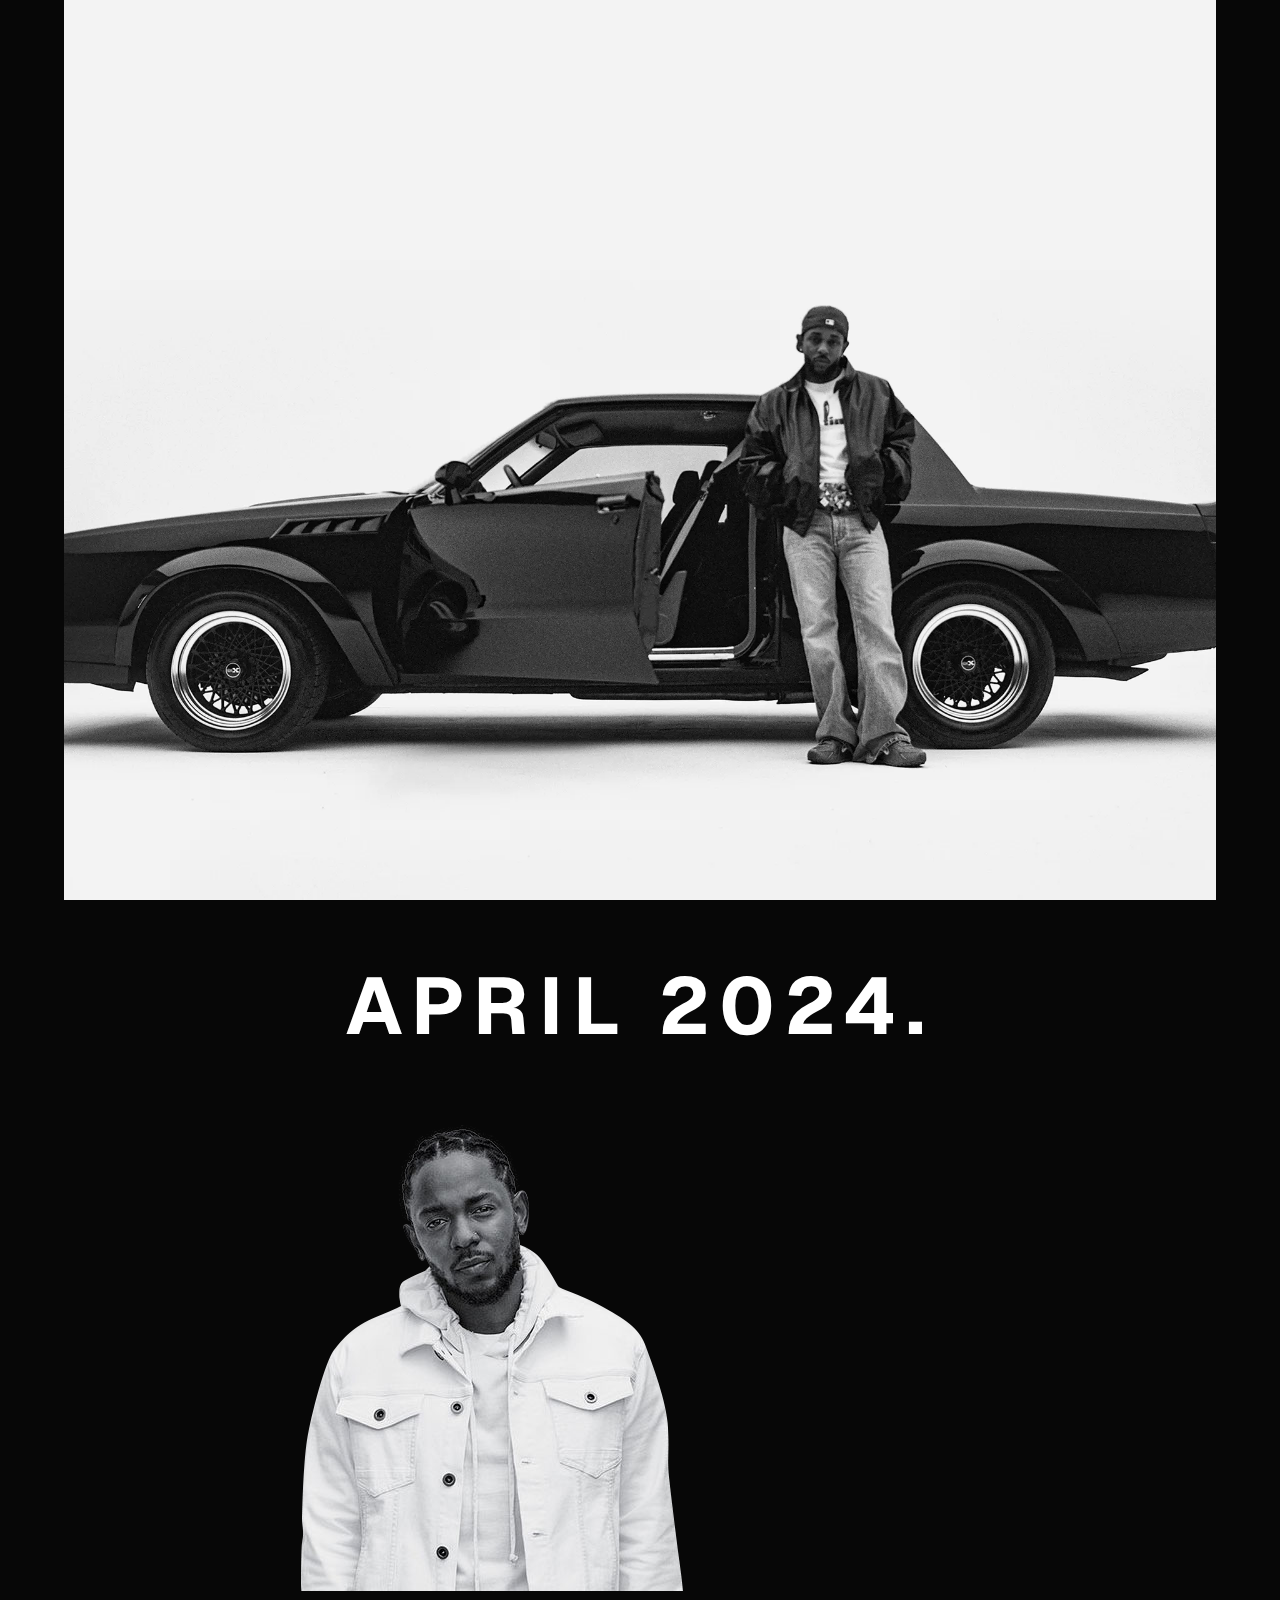
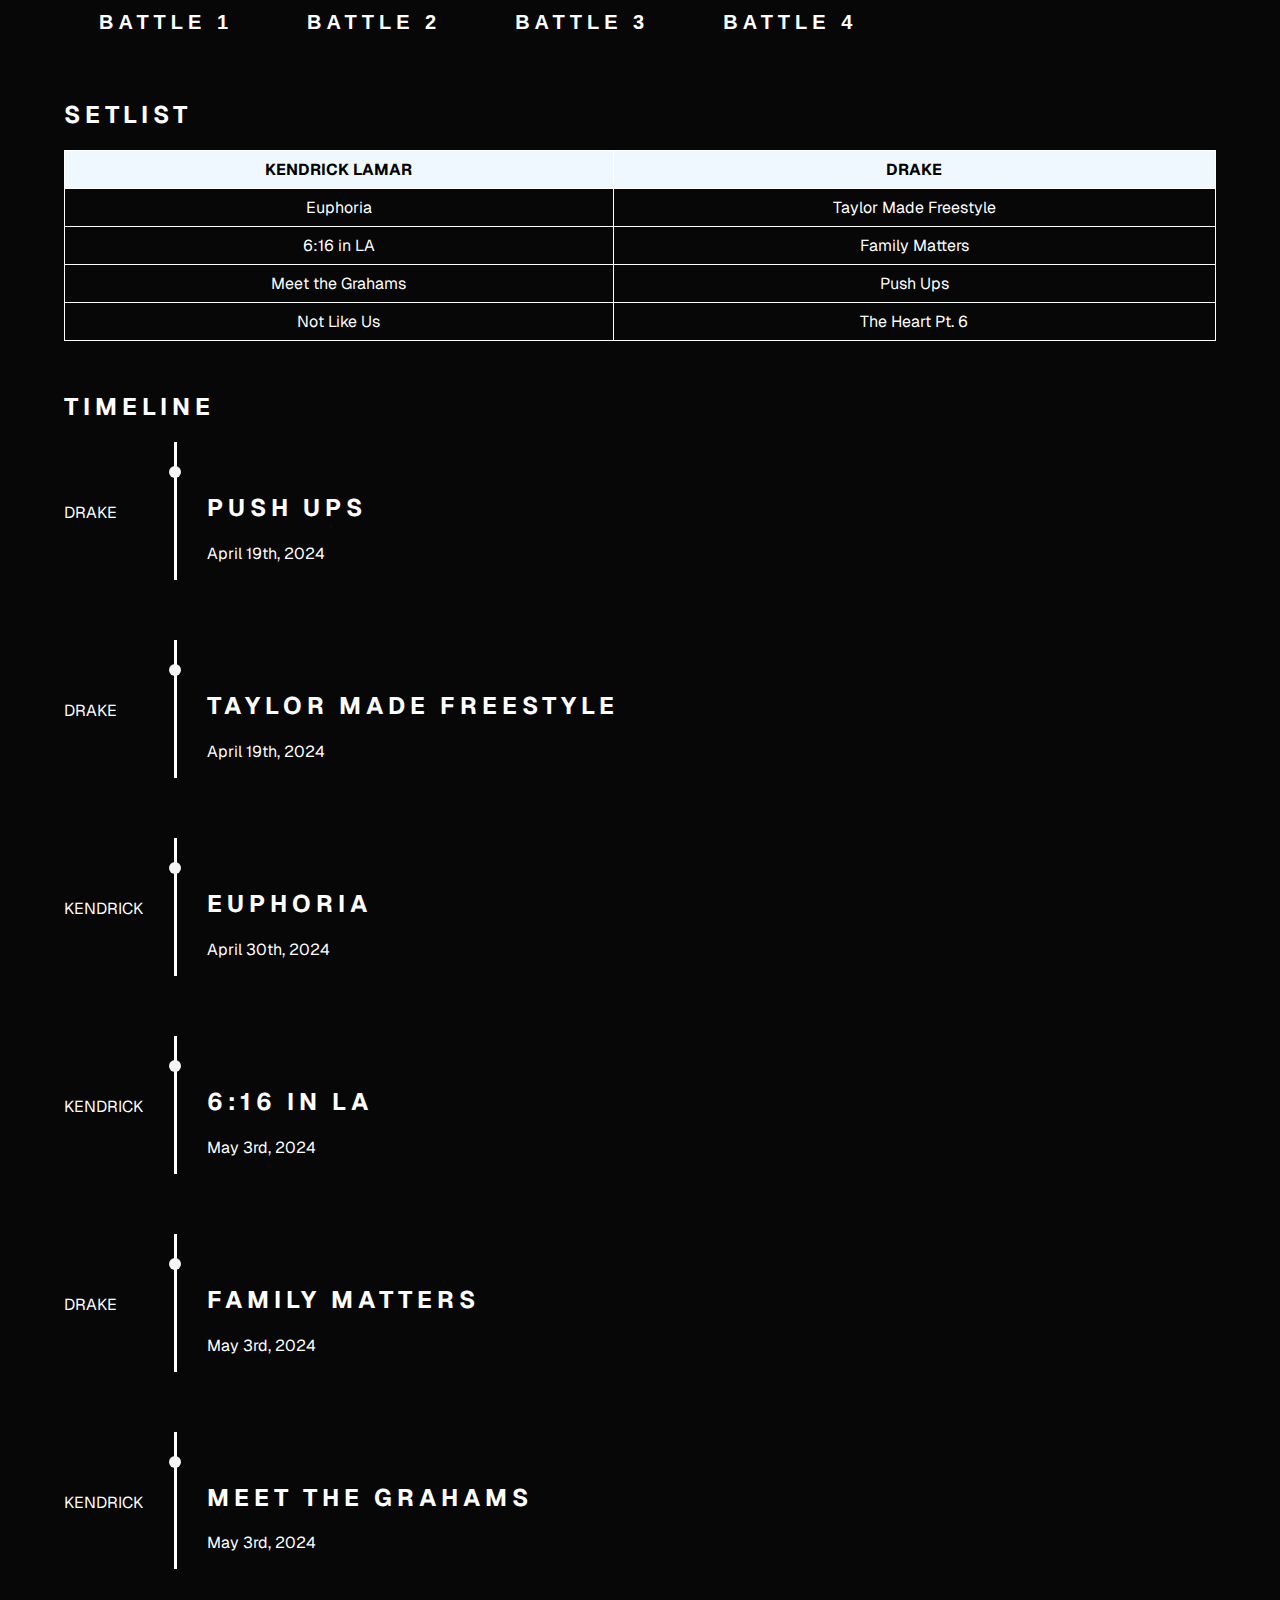
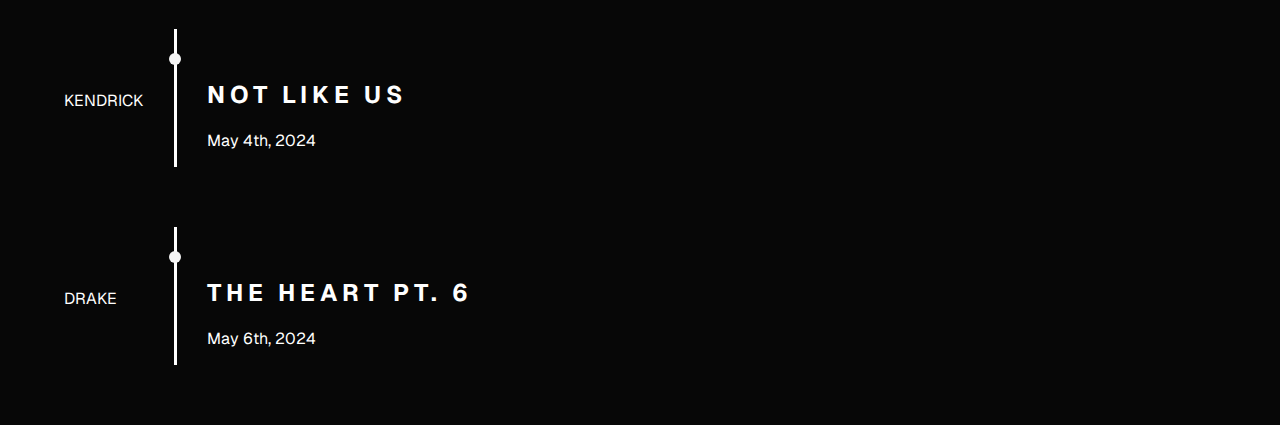
==== commit 2fa2a360: "timeline added dates" ====
--- a/index.html
+++ b/index.html
@@ -55,56 +55,56 @@
                 <p class="artist">DRAKE</p>
                 <div class="list-content">
                     <h2>PUSH UPS</h2>
-                    <p>lorem blah blah</p>
+                    <p>April 19th, 2024</p>
                 </div>
             </li>
             <li>
                 <p class="artist">DRAKE</p>
                 <div class="list-content">
                     <h2>TAYLOR MADE FREESTYLE</h2>
-                    <p>lorem blah blah</p>
+                    <p>April 19th, 2024</p>
                 </div>
             </li>
             <li>
                 <p class="artist">KENDRICK</p>
                 <div class="list-content">
                     <h2>EUPHORIA</h2>
-                    <p>lorem blah blah</p>
+                    <p>April 30th, 2024</p>
                 </div>
             </li>
             <li>
                 <p class="artist">KENDRICK</p>
                 <div class="list-content">
                     <h2>6:16 IN LA</h2>
-                    <p>lorem blah blah</p>
+                    <p>May 3rd, 2024</p>
                 </div>
             </li>
             <li>
                 <p class="artist">DRAKE</p>
                 <div class="list-content">
                     <h2>FAMILY MATTERS</h2>
-                    <p>lorem blah blah</p>
+                    <p>May 3rd, 2024</p>
                 </div>
             </li>
             <li>
                 <p class="artist">KENDRICK</p>
                 <div class="list-content">
                     <h2>MEET THE GRAHAMS</h2>
-                    <p>lorem blah blah</p>
+                    <p>May 3rd, 2024</p>
                 </div>
             </li>
             <li>
                 <p class="artist">KENDRICK</p>
                 <div class="list-content">
                     <h2>NOT LIKE US</h2>
-                    <p>lorem blah blah</p>
+                    <p>May 4th, 2024</p>
                 </div>
             </li>
             <li>
                 <p class="artist">DRAKE</p>
                 <div class="list-content">
                     <h2>THE HEART PT. 6</h2>
-                    <p>lorem blah blah</p>
+                    <p>May 6th, 2024</p>
                 </div>
             </li>
         </ol>
